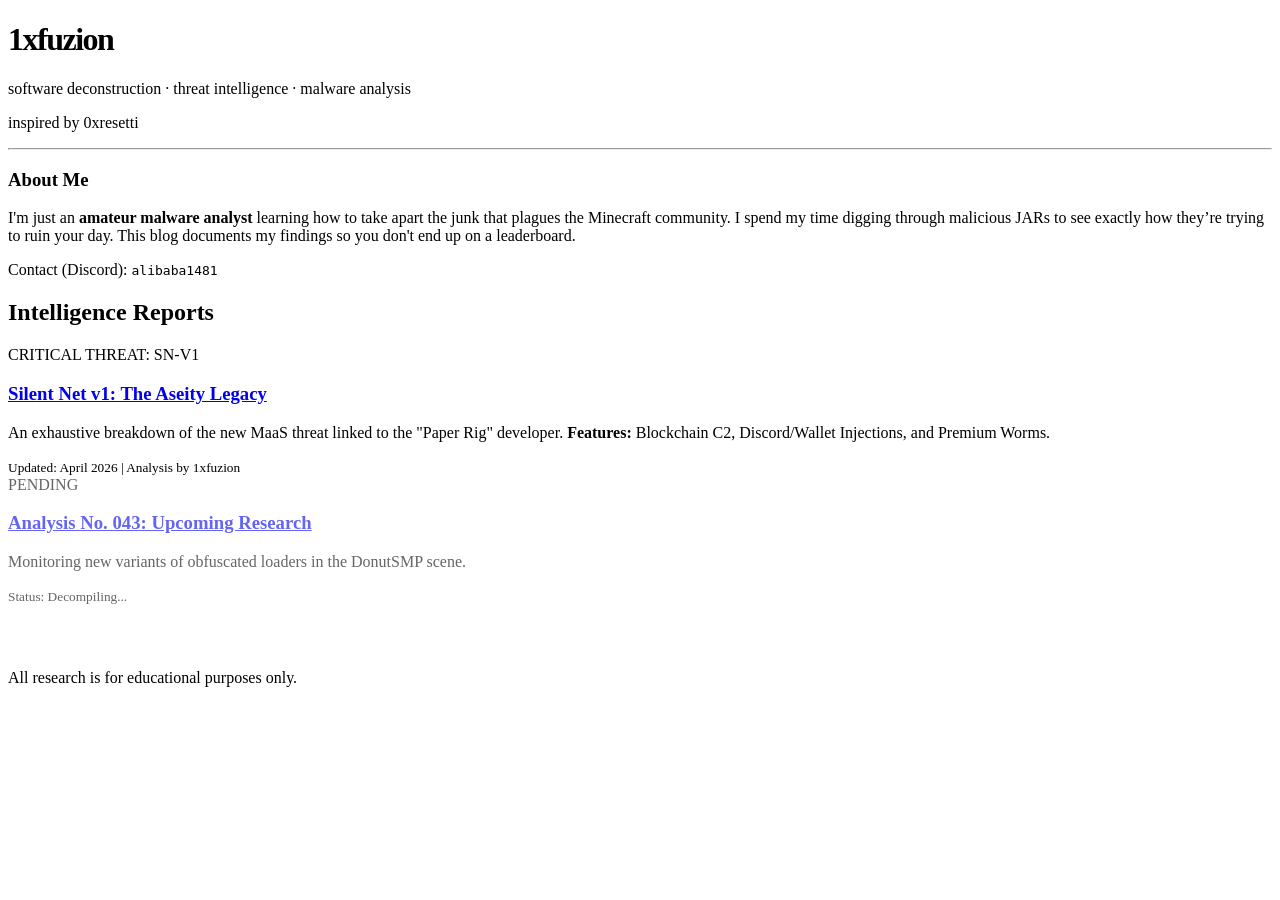
==== index.html @ 22298032 "Add initial HTML structure for the website" ====
<!DOCTYPE html>
<html lang="en">
<head>
  <meta charset="UTF-8">
  <meta name="viewport" content="width=device-width, initial-scale=1.0">
  <title>1xfuzion | Research & Reverse Engineering</title>
  <link rel="stylesheet" href="base.css">
</head>
<body>
<div class="container container--narrow stack--lg">
  <header class="stack--sm">
    <h1 style="letter-spacing: -1.5px;">1xfuzion</h1>
    <p class="text-muted">software deconstruction · threat intelligence · malware analysis</p>
    <p class="text-muted">inspired by 0xresetti</p>
  </header>
  
  <hr>
  
  <section class="card card--highlight stack--sm">
    <h3>About Me</h3>
    <p>
      I'm just an <strong>amateur malware analyst</strong> learning how to take apart the junk that plagues the Minecraft community. I spend my time digging through malicious JARs to see exactly how they’re trying to ruin your day. This blog documents my findings so you don't end up on a leaderboard.
    </p>
    <p class="text-sm">Contact (Discord): <code style="color: var(--accent-light)">alibaba1481</code></p>
  </section>

  <section class="stack--md">
    <h2 class="text-lg">Intelligence Reports</h2>
    <div class="stack">
      
      <div class="card card--interactive" style="border-left: 4px solid var(--danger);">
        <div class="stack--sm">
          <div class="pill-label pill-label--danger">CRITICAL THREAT: SN-V1</div>
          <h3><a href="posts/silent-net.html">Silent Net v1: The Aseity Legacy</a></h3>
          <p>
            An exhaustive breakdown of the new MaaS threat linked to the "Paper Rig" developer. 
            <strong>Features:</strong> Blockchain C2, Discord/Wallet Injections, and Premium Worms.
          </p>
          <small class="text-muted">Updated: April 2026 | Analysis by 1xfuzion</small>
        </div>
      </div>

      <div class="card card--interactive" style="opacity: 0.6;">
        <div class="stack--sm">
          <div class="pill-label">PENDING</div>
          <h3><a href="#">Analysis No. 043: Upcoming Research</a></h3>
          <p>Monitoring new variants of obfuscated loaders in the DonutSMP scene.</p>
          <small class="text-muted">Status: Decompiling...</small>
        </div>
      </div>

    </div>
  </section>

  <footer class="text-center" style="margin-top: 4rem; padding-bottom: 2rem;">
    <p class="text-tertiary">All research is for educational purposes only.</p>
  </footer>
</div>
</body>
</html>
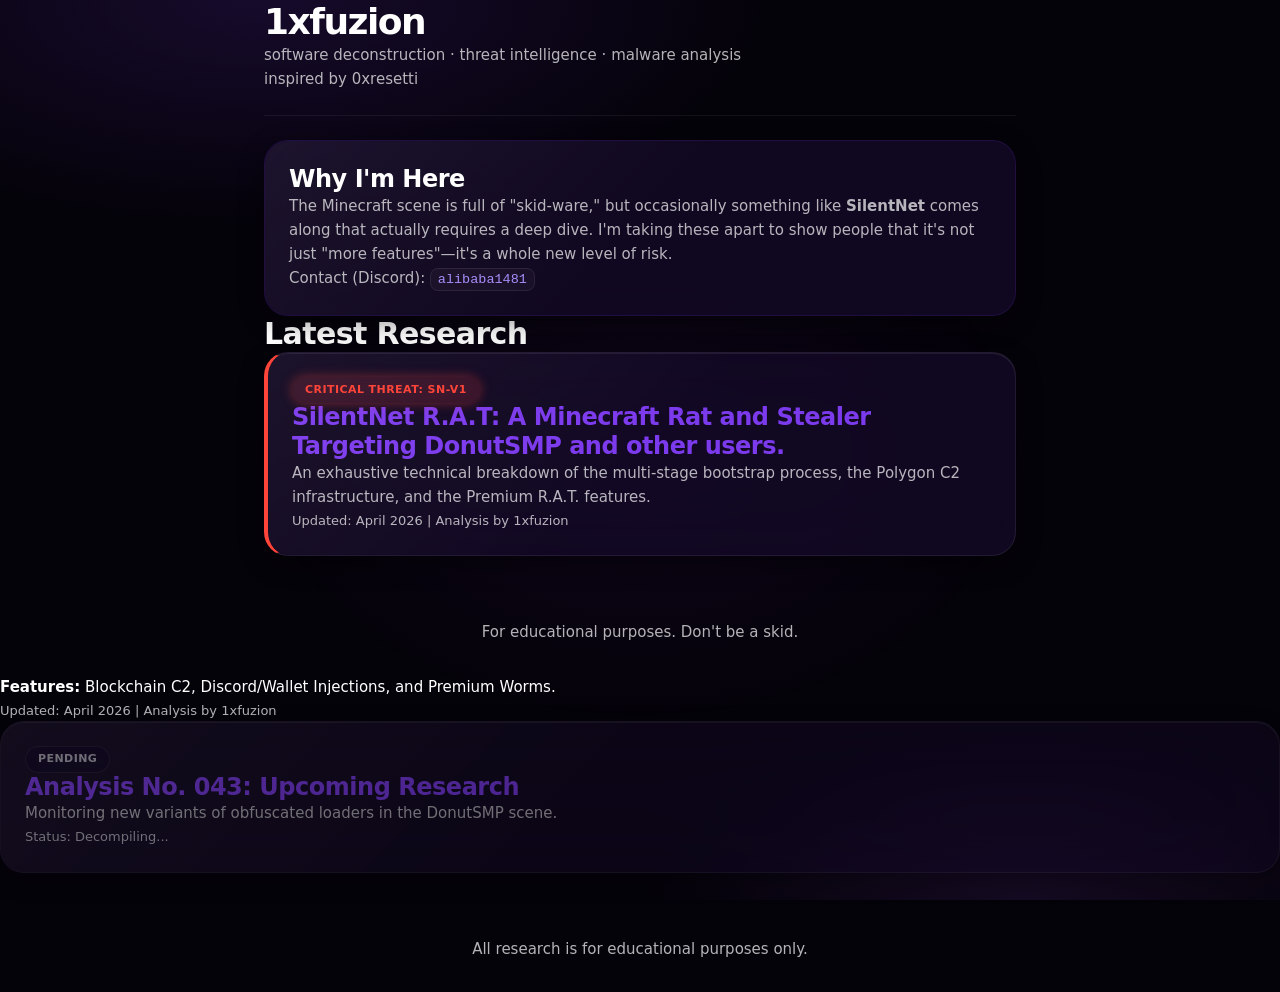
==== commit fa055647: "Revise headings and enhance threat analysis details Updated section headings and improved content cl" ====
--- a/index.html
+++ b/index.html
@@ -17,23 +17,37 @@
   <hr>
   
   <section class="card card--highlight stack--sm">
-    <h3>About Me</h3>
+    <h3>Why I'm Here</h3>
     <p>
-      I'm just an <strong>amateur malware analyst</strong> learning how to take apart the junk that plagues the Minecraft community. I spend my time digging through malicious JARs to see exactly how they’re trying to ruin your day. This blog documents my findings so you don't end up on a leaderboard.
+      The Minecraft scene is full of "skid-ware," but occasionally something like <strong>SilentNet</strong> comes along that actually requires a deep dive. I'm taking these apart to show people that it's not just "more features"—it's a whole new level of risk.
     </p>
     <p class="text-sm">Contact (Discord): <code style="color: var(--accent-light)">alibaba1481</code></p>
   </section>
 
   <section class="stack--md">
-    <h2 class="text-lg">Intelligence Reports</h2>
+    <h2 class="text-lg">Latest Research</h2>
     <div class="stack">
       
       <div class="card card--interactive" style="border-left: 4px solid var(--danger);">
         <div class="stack--sm">
           <div class="pill-label pill-label--danger">CRITICAL THREAT: SN-V1</div>
-          <h3><a href="posts/silent-net.html">Silent Net v1: The Aseity Legacy</a></h3>
+          <h3><a href="posts/silent-net.html">SilentNet R.A.T: A Minecraft Rat and Stealer Targeting DonutSMP and other users.</a></h3>
           <p>
-            An exhaustive breakdown of the new MaaS threat linked to the "Paper Rig" developer. 
+            An exhaustive technical breakdown of the multi-stage bootstrap process, the Polygon C2 infrastructure, and the Premium R.A.T. features.
+          </p>
+          <small class="text-muted">Updated: April 2026 | Analysis by 1xfuzion</small>
+        </div>
+      </div>
+
+    </div>
+  </section>
+
+  <footer class="text-center" style="margin-top: 4rem; padding-bottom: 2rem;">
+    <p class="text-tertiary">For educational purposes. Don't be a skid.</p>
+  </footer>
+</div>
+</body>
+</html>
             <strong>Features:</strong> Blockchain C2, Discord/Wallet Injections, and Premium Worms.
           </p>
           <small class="text-muted">Updated: April 2026 | Analysis by 1xfuzion</small>
--- a/base.css
+++ b/base.css
@@ -0,0 +1,1217 @@
+/* ============================================
+   iOS Liquid Glass Design System
+   Modern, Clean, Translucent
+   ============================================ */
+
+:root {
+  /* Background Colors - Deep Dark with Blue Tint */
+  --bg-base: #05030a;
+  --bg-primary: #0a0614;
+  --bg-secondary: #120b22;
+  --bg-tertiary: #1a1230;
+  --bg-elevated: #23183f;
+
+  /* Glass Materials - Translucent Layers */
+  --glass-bg: rgba(255, 255, 255, 0.03);
+  --glass-bg-hover: rgba(255, 255, 255, 0.06);
+  --glass-bg-active: rgba(255, 255, 255, 0.08);
+  --glass-thick: rgba(20, 10, 40, 0.75);
+--glass-medium: rgba(20, 10, 40, 0.55);
+--glass-thin: rgba(20, 10, 40, 0.35);
+
+  /* Glass Border - Subtle Light Edge */
+  --glass-border: rgba(255, 255, 255, 0.08);
+  --glass-border-light: rgba(255, 255, 255, 0.12);
+  --glass-border-glow: rgba(255, 255, 255, 0.15);
+
+  /* Text Colors */
+  --text-primary: #ffffff;
+  --text-secondary: rgba(255, 255, 255, 0.7);
+  --text-tertiary: rgba(255, 255, 255, 0.45);
+  --text-placeholder: rgba(255, 255, 255, 0.3);
+
+/* Accent Colors - Dark Purple Theme */
+--accent: #7c3aed;              /* main purple */
+--accent-light: #a78bfa;        /* lighter purple */
+--accent-soft: rgba(124, 58, 237, 0.15);
+--accent-glow: rgba(124, 58, 237, 0.45);
+
+
+  /* Semantic Colors - Vibrant */
+  --success: #32D74B;
+  --success-soft: rgba(50, 215, 75, 0.15);
+  --success-glow: rgba(50, 215, 75, 0.4);
+
+  --warning: #FFD60A;
+  --warning-soft: rgba(255, 214, 10, 0.15);
+  --warning-glow: rgba(255, 214, 10, 0.4);
+
+  --danger: #FF453A;
+  --danger-soft: rgba(255, 69, 58, 0.15);
+  --danger-glow: rgba(255, 69, 58, 0.4);
+
+ /* Purple emphasis */
+--purple: #9333ea;
+--purple-soft: rgba(147, 51, 234, 0.18);
+--purple-glow: rgba(147, 51, 234, 0.5);
+
+  --teal: #64D2FF;
+  --teal-soft: rgba(100, 210, 255, 0.15);
+  --teal-glow: rgba(100, 210, 255, 0.4);
+
+  /* Legacy Aliases - Used by remote, features, backMenu, weedauth */
+  --bg-void: #06060b;
+  --bg-body: var(--bg-base);
+  --border-soft: rgba(255, 255, 255, 0.08);
+  --text-dim: rgba(255, 255, 255, 0.45);
+  --text-muted: rgba(255, 255, 255, 0.7);
+  --radius-pill: 9999px;
+  --accent-lime: #a3e635;
+  --accent-lime-soft: rgba(163, 230, 53, 0.15);
+  --accent-lime-glow: rgba(163, 230, 53, 0.4);
+  --font-display: var(--font-sans);
+  --gradient-primary-text: linear-gradient(135deg, #007AFF 0%, #5AC8FA 50%, #BF5AF2 100%);
+  --glass-blur: blur(24px);
+
+  /* Separator */
+  --separator: rgba(255, 255, 255, 0.06);
+  --separator-light: rgba(255, 255, 255, 0.1);
+
+  /* Typography */
+  --font-sans: -apple-system, BlinkMacSystemFont, "SF Pro Display", "SF Pro Text", "Helvetica Neue", system-ui, sans-serif;
+  --font-mono: "SF Mono", ui-monospace, Menlo, Monaco, "Cascadia Code", monospace;
+
+  /* Font Sizes */
+  --text-xs: 0.6875rem;
+  --text-sm: 0.8125rem;
+  --text-base: 0.9375rem;
+  --text-md: 1.0625rem;
+  --text-lg: 1.25rem;
+  --text-xl: 1.5rem;
+  --text-2xl: 1.875rem;
+  --text-3xl: 2.25rem;
+
+  /* Font Weights */
+  --weight-regular: 400;
+  --weight-medium: 500;
+  --weight-semibold: 600;
+  --weight-bold: 700;
+
+  /* Spacing */
+  --space-1: 0.25rem;
+  --space-2: 0.5rem;
+  --space-3: 0.75rem;
+  --space-4: 1rem;
+  --space-5: 1.25rem;
+  --space-6: 1.5rem;
+  --space-8: 2rem;
+  --space-10: 2.5rem;
+  --space-12: 3rem;
+
+  /* Border Radius - Smooth Liquid */
+  --radius-sm: 8px;
+  --radius-md: 12px;
+  --radius-lg: 16px;
+  --radius-xl: 24px;
+  --radius-2xl: 32px;
+  --radius-full: 9999px;
+
+  /* Blur - Frosted Glass */
+  --blur-xs: 8px;
+  --blur-sm: 16px;
+  --blur-md: 24px;
+  --blur-lg: 40px;
+  --blur-xl: 64px;
+
+  /* Shadows - Soft Depth */
+  --shadow-sm: 0 2px 8px rgba(0, 0, 0, 0.3);
+  --shadow-md: 0 8px 24px rgba(0, 0, 0, 0.4);
+  --shadow-lg: 0 16px 48px rgba(0, 0, 0, 0.5);
+  --shadow-xl: 0 24px 64px rgba(0, 0, 0, 0.6);
+  --shadow-glow: 0 0 40px rgba(0, 122, 255, 0.15);
+  --shadow-glow-lg: 0 0 80px rgba(0, 122, 255, 0.2);
+
+  /* Inner Shadow for Glass Depth */
+  --inner-shadow: inset 0 1px 1px rgba(255, 255, 255, 0.05);
+  --inner-shadow-top: inset 0 1px 0 rgba(255, 255, 255, 0.08);
+
+  /* Transitions - Smooth */
+  --ease-out: cubic-bezier(0.16, 1, 0.3, 1);
+  --ease-in-out: cubic-bezier(0.65, 0, 0.35, 1);
+  --transition-fast: 150ms var(--ease-out);
+  --transition-base: 250ms var(--ease-out);
+  --transition-slow: 400ms var(--ease-out);
+
+  /* Z-Index */
+  --z-dropdown: 100;
+  --z-sticky: 200;
+  --z-modal-backdrop: 300;
+  --z-modal: 400;
+  --z-toast: 500;
+}
+
+/* ============================================
+   Reset & Base
+   ============================================ */
+
+*, *::before, *::after {
+  box-sizing: border-box;
+  margin: 0;
+  padding: 0;
+}
+
+html {
+  font-size: 16px;
+  -webkit-font-smoothing: antialiased;
+  -moz-osx-font-smoothing: grayscale;
+  text-rendering: optimizeLegibility;
+}
+
+body {
+  font-family: var(--font-sans);
+  font-size: var(--text-base);
+  font-weight: var(--weight-regular);
+  line-height: 1.5;
+  color: var(--text-primary);
+  background: var(--bg-base);
+  min-height: 100vh;
+  overflow-x: hidden;
+}
+
+/* Ambient Background Glow */
+body::before {
+  content: "";
+  position: fixed;
+  inset: 0;
+  background:
+  radial-gradient(ellipse 80% 50% at 20% 0%, rgba(124, 58, 237, 0.15) 0%, transparent 50%),
+  radial-gradient(ellipse 60% 40% at 80% 100%, rgba(168, 85, 247, 0.10) 0%, transparent 50%),
+  radial-gradient(ellipse 50% 50% at 50% 50%, rgba(88, 28, 135, 0.12) 0%, transparent 60%);
+  pointer-events: none;
+  z-index: -1;
+}
+
+::selection {
+  background: var(--accent);
+  color: var(--text-primary);
+}
+
+:focus-visible {
+  outline: 2px solid var(--accent);
+  outline-offset: 2px;
+}
+
+:focus:not(:focus-visible) {
+  outline: none;
+}
+
+/* ============================================
+   Typography
+   ============================================ */
+
+h1, h2, h3, h4, h5, h6 {
+  font-weight: var(--weight-semibold);
+  line-height: 1.2;
+  letter-spacing: -0.02em;
+  color: var(--text-primary);
+}
+
+h1 { font-size: var(--text-3xl); }
+h2 { font-size: var(--text-2xl); }
+h3 { font-size: var(--text-xl); }
+h4 { font-size: var(--text-lg); }
+h5 { font-size: var(--text-md); }
+h6 { font-size: var(--text-base); }
+
+p {
+  color: var(--text-secondary);
+  line-height: 1.6;
+}
+
+a {
+  color: var(--accent);
+  text-decoration: none;
+  transition: color var(--transition-fast);
+}
+
+a:hover {
+  color: var(--accent-light);
+}
+
+small {
+  font-size: var(--text-sm);
+  color: var(--text-tertiary);
+}
+
+code, pre {
+  font-family: var(--font-mono);
+  font-size: 0.9em;
+}
+
+code {
+  background: var(--glass-bg);
+  padding: 0.2em 0.5em;
+  border-radius: var(--radius-sm);
+  color: var(--teal);
+  border: 1px solid var(--glass-border);
+}
+
+pre {
+  background: var(--glass-thick);
+  backdrop-filter: blur(var(--blur-md));
+  -webkit-backdrop-filter: blur(var(--blur-md));
+  padding: var(--space-5);
+  border-radius: var(--radius-lg);
+  border: 1px solid var(--glass-border);
+  overflow-x: auto;
+}
+
+pre code {
+  background: none;
+  padding: 0;
+  border: none;
+}
+
+hr {
+  border: none;
+  height: 1px;
+  background: var(--separator);
+  margin: var(--space-6) 0;
+}
+
+/* ============================================
+   Layout
+   ============================================ */
+
+.container {
+  width: 100%;
+  max-width: 1200px;
+  margin: 0 auto;
+  padding: 0 var(--space-6);
+}
+
+.container--wide { max-width: 1400px; }
+.container--narrow { max-width: 800px; }
+
+.center-page {
+  display: flex;
+  flex-direction: column;
+  align-items: center;
+  justify-content: center;
+  min-height: 100vh;
+  padding: var(--space-6);
+}
+
+.stack {
+  display: flex;
+  flex-direction: column;
+  gap: var(--space-4);
+}
+
+.stack--sm { gap: var(--space-2); }
+.stack--lg { gap: var(--space-6); }
+
+.grid {
+  display: grid;
+  grid-template-columns: repeat(auto-fill, minmax(320px, 1fr));
+  gap: var(--space-4);
+}
+
+/* ============================================
+   Glass Cards - Liquid Glass Effect
+   ============================================ */
+
+.card {
+  position: relative;
+  background: var(--glass-thick);
+  backdrop-filter: blur(var(--blur-lg));
+  -webkit-backdrop-filter: blur(var(--blur-lg));
+  border-radius: var(--radius-xl);
+  padding: var(--space-6);
+  border: 1px solid var(--glass-border);
+  box-shadow: var(--shadow-md), var(--inner-shadow-top);
+  transition: all var(--transition-base);
+}
+
+.card::before {
+  content: "";
+  position: absolute;
+  inset: 0;
+  border-radius: inherit;
+  background: linear-gradient(
+    135deg,
+    rgba(255, 255, 255, 0.05) 0%,
+    transparent 50%,
+    transparent 100%
+  );
+  pointer-events: none;
+}
+
+.card--interactive:hover {
+  border-color: var(--glass-border-light);
+  transform: translateY(-2px);
+  box-shadow: var(--shadow-lg), var(--shadow-glow);
+}
+
+.card--highlight {
+  border-color: var(--accent-soft);
+  box-shadow: var(--shadow-md);
+}
+
+.card--elevated {
+  background: var(--glass-medium);
+  box-shadow: var(--shadow-lg);
+}
+
+/* ============================================
+   Buttons - Glass Style
+   ============================================ */
+
+.btn {
+  position: relative;
+  display: inline-flex;
+  align-items: center;
+  justify-content: center;
+  gap: var(--space-2);
+  padding: var(--space-3) var(--space-6);
+  font-family: var(--font-sans);
+  font-size: var(--text-base);
+  font-weight: var(--weight-semibold);
+  line-height: 1.4;
+  border-radius: var(--radius-full);
+  border: none;
+  cursor: pointer;
+  transition: all var(--transition-fast);
+  white-space: nowrap;
+  text-decoration: none;
+  min-height: 44px;
+  overflow: hidden;
+}
+
+.btn::before {
+  content: "";
+  position: absolute;
+  inset: 0;
+  background: linear-gradient(
+    180deg,
+    rgba(255, 255, 255, 0.15) 0%,
+    transparent 50%
+  );
+  pointer-events: none;
+  opacity: 0;
+  transition: opacity var(--transition-fast);
+}
+
+.btn:hover::before {
+  opacity: 1;
+}
+
+.btn:disabled {
+  opacity: 0.4;
+  cursor: not-allowed;
+}
+
+.btn--primary {
+  background: linear-gradient(180deg, #0A84FF 0%, #007AFF 100%);
+  color: #ffffff;
+  box-shadow: 0 4px 16px var(--accent-glow), var(--inner-shadow-top);
+}
+
+.btn--primary:hover:not(:disabled) {
+  background: linear-gradient(180deg, #3BA0FF 0%, #0A84FF 100%);
+  transform: translateY(-1px);
+  box-shadow: 0 6px 24px var(--accent-glow);
+}
+
+.btn--primary:active:not(:disabled) {
+  transform: translateY(0);
+}
+
+.btn--secondary {
+  background: var(--glass-medium);
+  backdrop-filter: blur(var(--blur-sm));
+  -webkit-backdrop-filter: blur(var(--blur-sm));
+  color: var(--accent);
+  border: 1px solid var(--glass-border-light);
+  box-shadow: var(--shadow-sm), var(--inner-shadow-top);
+}
+
+.btn--secondary:hover:not(:disabled) {
+  background: var(--glass-thick);
+  border-color: var(--accent-soft);
+  box-shadow: var(--shadow-md), 0 0 20px var(--accent-glow);
+}
+
+.btn--ghost {
+  background: transparent;
+  color: var(--text-secondary);
+  border: 1px solid var(--glass-border);
+}
+
+.btn--ghost:hover:not(:disabled) {
+  background: var(--glass-bg);
+  color: var(--text-primary);
+  border-color: var(--glass-border-light);
+}
+
+.btn--danger {
+  background: linear-gradient(180deg, #FF5E54 0%, #FF453A 100%);
+  color: #ffffff;
+  box-shadow: 0 4px 16px var(--danger-glow);
+}
+
+.btn--danger:hover:not(:disabled) {
+  box-shadow: 0 6px 24px var(--danger-glow);
+}
+
+.btn--sm {
+  padding: var(--space-2) var(--space-4);
+  font-size: var(--text-sm);
+  min-height: 36px;
+}
+
+.btn--lg {
+  padding: var(--space-4) var(--space-8);
+  font-size: var(--text-md);
+  min-height: 52px;
+}
+
+/* ============================================
+   Form Elements - Glass Style
+   ============================================ */
+
+.field-label {
+  display: block;
+  font-size: var(--text-sm);
+  font-weight: var(--weight-medium);
+  color: var(--text-secondary);
+  margin-bottom: var(--space-2);
+}
+
+input[type="text"],
+input[type="email"],
+input[type="password"],
+input[type="number"],
+input[type="search"],
+input[type="tel"],
+input[type="url"],
+input[type="datetime-local"],
+textarea,
+select {
+  width: 100%;
+  padding: var(--space-3) var(--space-4);
+  font-family: var(--font-sans);
+  font-size: var(--text-base);
+  color: var(--text-primary);
+  background: var(--glass-thin);
+  backdrop-filter: blur(var(--blur-sm));
+  -webkit-backdrop-filter: blur(var(--blur-sm));
+  border: 1px solid var(--glass-border);
+  border-radius: var(--radius-lg);
+  transition: all var(--transition-fast);
+  min-height: 48px;
+}
+
+input::placeholder,
+textarea::placeholder {
+  color: var(--text-placeholder);
+}
+
+input:hover:not(:disabled):not(:focus),
+textarea:hover:not(:disabled):not(:focus),
+select:hover:not(:disabled):not(:focus) {
+  border-color: var(--glass-border-light);
+  background: var(--glass-medium);
+}
+
+input:focus,
+textarea:focus,
+select:focus {
+  outline: none;
+  border-color: var(--accent);
+  background: var(--glass-medium);
+  box-shadow: 0 0 0 4px var(--accent-soft), 0 0 20px var(--accent-glow);
+}
+
+input:disabled,
+textarea:disabled,
+select:disabled {
+  opacity: 0.5;
+  cursor: not-allowed;
+}
+
+textarea {
+  min-height: 120px;
+  resize: vertical;
+}
+
+select {
+  appearance: none;
+  background-image: url("data:image/svg+xml,%3Csvg xmlns='http://www.w3.org/2000/svg' width='12' height='12' viewBox='0 0 12 12'%3E%3Cpath fill='%23ffffff' fill-opacity='0.5' d='M6 8L1 3h10z'/%3E%3C/svg%3E");
+  background-repeat: no-repeat;
+  background-position: right var(--space-4) center;
+  padding-right: var(--space-10);
+}
+
+input[type="checkbox"],
+input[type="radio"] {
+  width: 22px;
+  height: 22px;
+  margin: 0;
+  cursor: pointer;
+  accent-color: var(--accent);
+}
+
+/* ============================================
+   Toggle Switch - iOS Style
+   ============================================ */
+
+.toggle-switch {
+  position: relative;
+  display: inline-block;
+  width: 51px;
+  height: 31px;
+  flex-shrink: 0;
+}
+
+.toggle-switch input {
+  opacity: 0;
+  width: 0;
+  height: 0;
+}
+
+.toggle-slider {
+  position: absolute;
+  cursor: pointer;
+  inset: 0;
+  background: var(--glass-medium);
+  border: 1px solid var(--glass-border);
+  border-radius: var(--radius-full);
+  transition: all var(--transition-fast);
+}
+
+.toggle-slider::before {
+  content: "";
+  position: absolute;
+  width: 27px;
+  height: 27px;
+  left: 1px;
+  top: 1px;
+  background: linear-gradient(180deg, #ffffff 0%, #f0f0f0 100%);
+  border-radius: 50%;
+  box-shadow: 0 2px 6px rgba(0, 0, 0, 0.3);
+  transition: transform var(--transition-fast);
+}
+
+.toggle-switch input:checked + .toggle-slider {
+  background: linear-gradient(180deg, #34D759 0%, #32D74B 100%);
+  border-color: transparent;
+  box-shadow: 0 0 16px var(--success-glow);
+}
+
+.toggle-switch input:checked + .toggle-slider::before {
+  transform: translateX(20px);
+}
+
+.toggle-switch input:disabled + .toggle-slider {
+  opacity: 0.5;
+  cursor: not-allowed;
+}
+
+.toggle-row {
+  display: flex;
+  align-items: center;
+  justify-content: space-between;
+  gap: var(--space-4);
+  padding: var(--space-4);
+  background: var(--glass-thin);
+  border-radius: var(--radius-lg);
+  border: 1px solid var(--glass-border);
+}
+
+.toggle-text {
+  flex: 1;
+}
+
+.toggle-title {
+  font-weight: var(--weight-medium);
+  color: var(--text-primary);
+  margin-bottom: var(--space-1);
+}
+
+.toggle-sub {
+  font-size: var(--text-sm);
+  color: var(--text-secondary);
+}
+
+/* ============================================
+   Pills / Badges - Glass Style
+   ============================================ */
+
+.pill-label {
+  display: inline-flex;
+  align-items: center;
+  padding: var(--space-1) var(--space-3);
+  font-size: var(--text-xs);
+  font-weight: var(--weight-semibold);
+  text-transform: uppercase;
+  letter-spacing: 0.04em;
+  border-radius: var(--radius-full);
+  background: var(--glass-medium);
+  backdrop-filter: blur(var(--blur-xs));
+  -webkit-backdrop-filter: blur(var(--blur-xs));
+  color: var(--text-secondary);
+  border: 1px solid var(--glass-border);
+}
+
+.pill-label--muted {
+  background: var(--glass-thin);
+  color: var(--text-tertiary);
+}
+
+.pill-label--accent {
+  background: var(--accent-soft);
+  color: var(--accent);
+  border-color: transparent;
+  box-shadow: 0 0 12px var(--accent-glow);
+}
+
+.pill-label--success {
+  background: var(--success-soft);
+  color: var(--success);
+  border-color: transparent;
+  box-shadow: 0 0 12px var(--success-glow);
+}
+
+.pill-label--warning {
+  background: var(--warning-soft);
+  color: var(--warning);
+  border-color: transparent;
+  box-shadow: 0 0 12px var(--warning-glow);
+}
+
+.pill-label--danger {
+  background: var(--danger-soft);
+  color: var(--danger);
+  border-color: transparent;
+  box-shadow: 0 0 12px var(--danger-glow);
+}
+
+.pill-label--purple {
+  background: var(--purple-soft);
+  color: var(--purple);
+  border-color: transparent;
+  box-shadow: 0 0 12px var(--purple-glow);
+}
+
+/* ============================================
+   Stat List
+   ============================================ */
+
+.stat-list {
+  list-style: none;
+  display: flex;
+  flex-wrap: wrap;
+  gap: var(--space-6);
+}
+
+.stat-list li {
+  display: flex;
+  flex-direction: column;
+  gap: var(--space-1);
+}
+
+.stat-list__label {
+  font-size: var(--text-xs);
+  font-weight: var(--weight-medium);
+  text-transform: uppercase;
+  letter-spacing: 0.04em;
+  color: var(--text-tertiary);
+}
+
+.stat-list__value {
+  font-size: var(--text-lg);
+  font-weight: var(--weight-semibold);
+  color: var(--text-primary);
+}
+
+/* ============================================
+   Tables - Glass Style
+   ============================================ */
+
+.table-wrapper {
+  overflow-x: auto;
+  border-radius: var(--radius-lg);
+  background: var(--glass-thin);
+  backdrop-filter: blur(var(--blur-md));
+  -webkit-backdrop-filter: blur(var(--blur-md));
+  border: 1px solid var(--glass-border);
+}
+
+table {
+  width: 100%;
+  border-collapse: collapse;
+  font-size: var(--text-sm);
+}
+
+th, td {
+  padding: var(--space-3) var(--space-4);
+  text-align: left;
+}
+
+th {
+  font-weight: var(--weight-semibold);
+  font-size: var(--text-xs);
+  text-transform: uppercase;
+  letter-spacing: 0.04em;
+  color: var(--text-tertiary);
+  background: var(--glass-bg);
+  border-bottom: 1px solid var(--separator);
+}
+
+td {
+  color: var(--text-primary);
+  border-bottom: 1px solid var(--separator);
+}
+
+tr:last-child td {
+  border-bottom: none;
+}
+
+tr:hover td {
+  background: var(--glass-bg-hover);
+}
+
+.cell-truncate {
+  max-width: 200px;
+  overflow: hidden;
+  text-overflow: ellipsis;
+  white-space: nowrap;
+}
+
+/* ============================================
+   Empty State
+   ============================================ */
+
+.empty-state {
+  text-align: center;
+  padding: var(--space-12) var(--space-6);
+}
+
+.empty-state h3 {
+  font-size: var(--text-lg);
+  margin-bottom: var(--space-2);
+  color: var(--text-primary);
+}
+
+.empty-state p {
+  color: var(--text-tertiary);
+}
+
+/* ============================================
+   Toast Notifications - Glass Style
+   ============================================ */
+
+.toast-stack {
+  position: fixed;
+  top: var(--space-6);
+  right: var(--space-6);
+  z-index: var(--z-toast);
+  display: flex;
+  flex-direction: column;
+  gap: var(--space-3);
+  max-width: 400px;
+  width: 100%;
+  pointer-events: none;
+}
+
+.toast {
+  display: flex;
+  align-items: flex-start;
+  gap: var(--space-3);
+  padding: var(--space-4);
+  background: var(--glass-thick);
+  backdrop-filter: blur(var(--blur-lg));
+  -webkit-backdrop-filter: blur(var(--blur-lg));
+  border-radius: var(--radius-xl);
+  border: 1px solid var(--glass-border);
+  box-shadow: var(--shadow-lg);
+  pointer-events: auto;
+  opacity: 0;
+  transform: translateX(100%);
+  transition: all var(--transition-base);
+}
+
+.toast--visible {
+  opacity: 1;
+  transform: translateX(0);
+}
+
+.toast--success {
+  border-color: rgba(50, 215, 75, 0.3);
+  box-shadow: var(--shadow-lg), 0 0 30px var(--success-glow);
+}
+
+.toast--success .toast__icon {
+  color: var(--success);
+}
+
+.toast--error {
+  border-color: rgba(255, 69, 58, 0.3);
+  box-shadow: var(--shadow-lg), 0 0 30px var(--danger-glow);
+}
+
+.toast--error .toast__icon {
+  color: var(--danger);
+}
+
+.toast__icon {
+  font-size: var(--text-lg);
+  flex-shrink: 0;
+  width: 24px;
+  height: 24px;
+  display: flex;
+  align-items: center;
+  justify-content: center;
+}
+
+.toast__content {
+  flex: 1;
+  min-width: 0;
+}
+
+.toast__title {
+  font-weight: var(--weight-semibold);
+  color: var(--text-primary);
+  margin-bottom: var(--space-1);
+}
+
+.toast__message {
+  font-size: var(--text-sm);
+  color: var(--text-secondary);
+}
+
+.toast__close {
+  background: none;
+  border: none;
+  color: var(--text-tertiary);
+  cursor: pointer;
+  padding: var(--space-1);
+  font-size: var(--text-lg);
+  line-height: 1;
+  transition: color var(--transition-fast);
+}
+
+.toast__close:hover {
+  color: var(--text-primary);
+}
+
+/* ============================================
+   Modal - Glass Style
+   ============================================ */
+
+.modal-overlay {
+  position: fixed;
+  inset: 0;
+  background: rgba(0, 0, 0, 0.5);
+  backdrop-filter: blur(var(--blur-md));
+  -webkit-backdrop-filter: blur(var(--blur-md));
+  display: flex;
+  align-items: center;
+  justify-content: center;
+  padding: var(--space-6);
+  z-index: var(--z-modal-backdrop);
+  opacity: 0;
+  visibility: hidden;
+  transition: all var(--transition-base);
+}
+
+.modal-overlay:not(.hidden) {
+  opacity: 1;
+  visibility: visible;
+}
+
+.modal {
+  background: var(--glass-thick);
+  backdrop-filter: blur(var(--blur-xl));
+  -webkit-backdrop-filter: blur(var(--blur-xl));
+  border-radius: var(--radius-2xl);
+  border: 1px solid var(--glass-border);
+  box-shadow: var(--shadow-xl);
+  width: 100%;
+  max-width: 500px;
+  max-height: 90vh;
+  overflow: hidden;
+  display: flex;
+  flex-direction: column;
+  transform: scale(0.95) translateY(20px);
+  transition: transform var(--transition-base);
+}
+
+.modal-overlay:not(.hidden) .modal {
+  transform: scale(1) translateY(0);
+}
+
+.modal-header {
+  display: flex;
+  align-items: center;
+  justify-content: space-between;
+  padding: var(--space-5) var(--space-6);
+  border-bottom: 1px solid var(--separator);
+}
+
+.modal-title {
+  font-size: var(--text-lg);
+  font-weight: var(--weight-semibold);
+}
+
+.modal-close {
+  background: var(--glass-bg);
+  border: 1px solid var(--glass-border);
+  border-radius: var(--radius-full);
+  color: var(--text-tertiary);
+  font-size: var(--text-lg);
+  cursor: pointer;
+  width: 32px;
+  height: 32px;
+  display: flex;
+  align-items: center;
+  justify-content: center;
+  transition: all var(--transition-fast);
+}
+
+.modal-close:hover {
+  background: var(--glass-bg-hover);
+  color: var(--text-primary);
+}
+
+.modal-body {
+  padding: var(--space-6);
+  overflow-y: auto;
+}
+
+.modal-footer {
+  display: flex;
+  justify-content: flex-end;
+  gap: var(--space-3);
+  padding: var(--space-5) var(--space-6);
+  border-top: 1px solid var(--separator);
+}
+
+/* ============================================
+   Loading Modal
+   ============================================ */
+
+.loading-modal {
+  background: var(--glass-thick);
+  backdrop-filter: blur(var(--blur-xl));
+  -webkit-backdrop-filter: blur(var(--blur-xl));
+  border-radius: var(--radius-2xl);
+  border: 1px solid var(--glass-border);
+  padding: var(--space-8);
+  text-align: center;
+  min-width: 300px;
+}
+
+.loading-modal__spinner {
+  width: 48px;
+  height: 48px;
+  border: 3px solid var(--glass-border);
+  border-top-color: var(--accent);
+  border-radius: 50%;
+  animation: spin 0.8s linear infinite;
+  margin: 0 auto var(--space-5);
+  box-shadow: 0 0 20px var(--accent-glow);
+}
+
+@keyframes spin {
+  to { transform: rotate(360deg); }
+}
+
+.loading-modal__title {
+  font-size: var(--text-lg);
+  font-weight: var(--weight-semibold);
+  margin-bottom: var(--space-2);
+}
+
+.loading-modal__status {
+  color: var(--text-secondary);
+  margin-bottom: var(--space-1);
+}
+
+.loading-modal__sub {
+  font-size: var(--text-sm);
+  color: var(--text-tertiary);
+}
+
+/* ============================================
+   File Input
+   ============================================ */
+
+.file-input {
+  display: flex;
+  align-items: center;
+  gap: var(--space-3);
+  flex: 1;
+}
+
+.file-input input[type="file"] {
+  position: absolute;
+  opacity: 0;
+  width: 0;
+  height: 0;
+}
+
+.file-input__button {
+  padding: var(--space-2) var(--space-4);
+  background: var(--glass-medium);
+  backdrop-filter: blur(var(--blur-sm));
+  -webkit-backdrop-filter: blur(var(--blur-sm));
+  color: var(--text-primary);
+  border: 1px solid var(--glass-border);
+  border-radius: var(--radius-md);
+  font-size: var(--text-sm);
+  font-weight: var(--weight-medium);
+  cursor: pointer;
+  transition: all var(--transition-fast);
+}
+
+.file-input__button:hover {
+  background: var(--glass-thick);
+  border-color: var(--glass-border-light);
+}
+
+.file-input__label {
+  font-size: var(--text-sm);
+  color: var(--text-secondary);
+  overflow: hidden;
+  text-overflow: ellipsis;
+  white-space: nowrap;
+}
+
+.file-input__hint {
+  font-size: var(--text-xs);
+  color: var(--text-tertiary);
+  margin-top: var(--space-2);
+}
+
+.file-input-row {
+  display: flex;
+  align-items: center;
+  gap: var(--space-3);
+}
+
+.file-input-group {
+  padding: var(--space-4);
+  background: var(--glass-thin);
+  border-radius: var(--radius-lg);
+  border: 1px solid var(--glass-border);
+}
+
+/* ============================================
+   Status Indicators
+   ============================================ */
+
+.status {
+  display: inline-flex;
+  align-items: center;
+  justify-content: center;
+  width: 22px;
+  height: 22px;
+  font-size: var(--text-xs);
+  font-weight: var(--weight-bold);
+  border-radius: 50%;
+}
+
+.status--ok {
+  background: var(--success-soft);
+  color: var(--success);
+  box-shadow: 0 0 8px var(--success-glow);
+}
+
+.status--fail {
+  background: var(--danger-soft);
+  color: var(--danger);
+  box-shadow: 0 0 8px var(--danger-glow);
+}
+
+/* ============================================
+   Utilities
+   ============================================ */
+
+.hidden {
+  display: none !important;
+}
+
+.sr-only {
+  position: absolute;
+  width: 1px;
+  height: 1px;
+  padding: 0;
+  margin: -1px;
+  overflow: hidden;
+  clip: rect(0, 0, 0, 0);
+  white-space: nowrap;
+  border: 0;
+}
+
+.text-center { text-align: center; }
+.text-muted { color: var(--text-secondary); }
+.text-success { color: var(--success); }
+.text-warning { color: var(--warning); }
+.text-danger { color: var(--danger); }
+
+/* ============================================
+   Responsive
+   ============================================ */
+
+@media (max-width: 768px) {
+  :root {
+    --text-3xl: 1.75rem;
+    --text-2xl: 1.5rem;
+    --text-xl: 1.25rem;
+  }
+
+  .container {
+    padding: 0 var(--space-4);
+  }
+
+  .grid {
+    grid-template-columns: 1fr;
+  }
+
+  .toast-stack {
+    top: auto;
+    bottom: var(--space-6);
+    left: var(--space-4);
+    right: var(--space-4);
+    max-width: none;
+  }
+}
+
+/* ============================================
+   Scrollbar - Minimal
+   ============================================ */
+
+::-webkit-scrollbar {
+  width: 8px;
+  height: 8px;
+}
+
+::-webkit-scrollbar-track {
+  background: transparent;
+}
+
+::-webkit-scrollbar-thumb {
+  background: var(--glass-border);
+  border-radius: var(--radius-full);
+}
+
+::-webkit-scrollbar-thumb:hover {
+  background: var(--glass-border-light);
+}
+
+* {
+  scrollbar-width: thin;
+  scrollbar-color: var(--glass-border) transparent;
+}
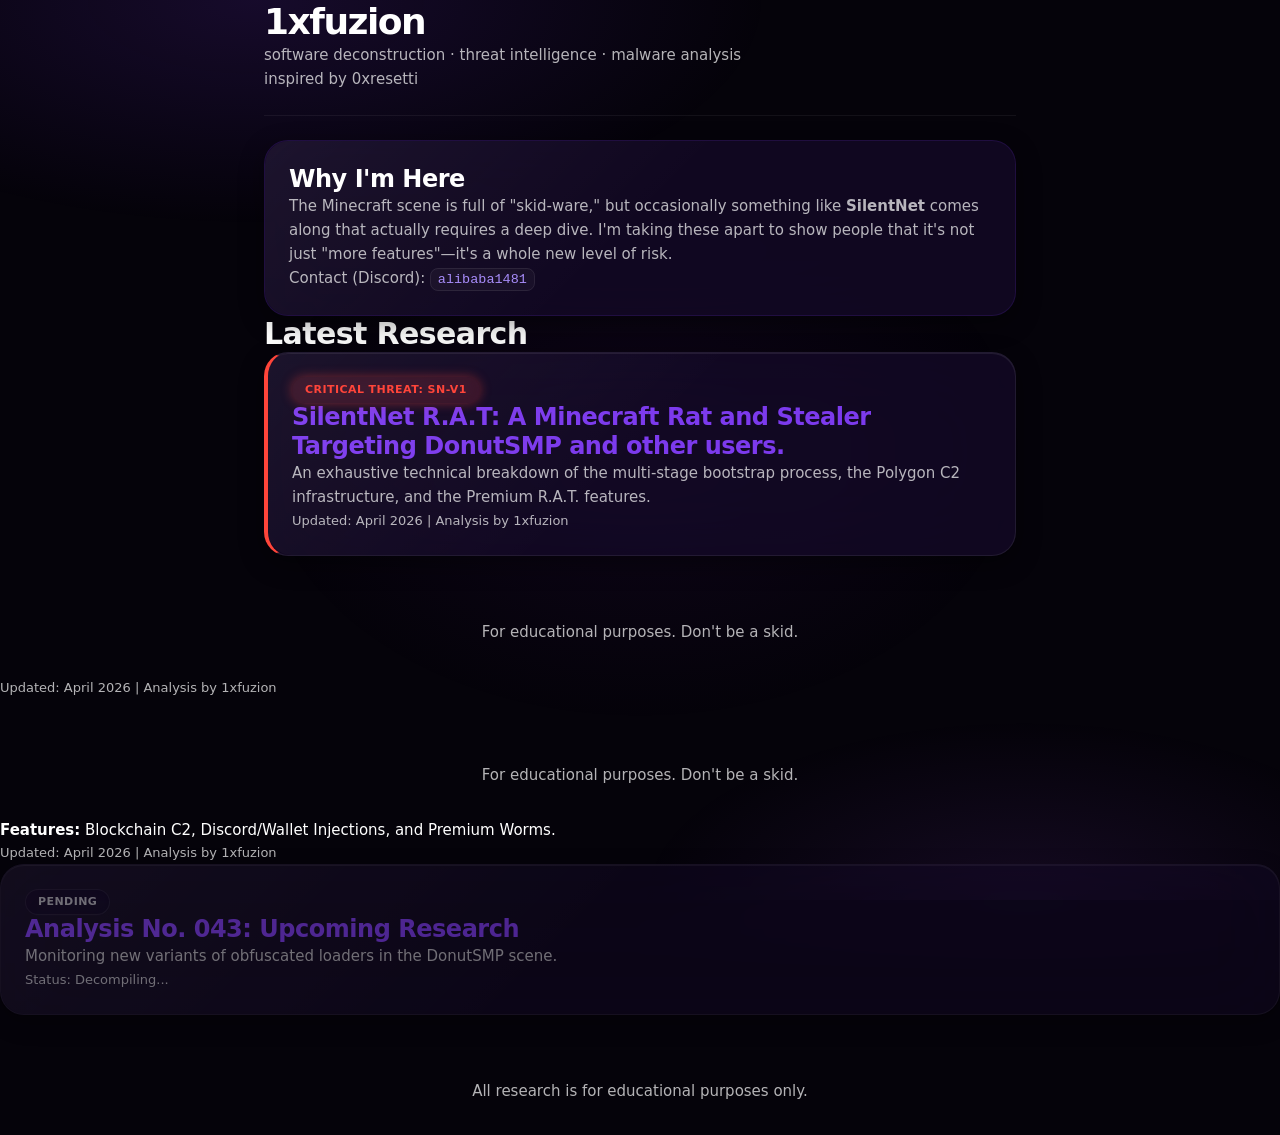
==== commit 4f2fa82e: "Add footer and update analysis information in index.html" ====
--- a/index.html
+++ b/index.html
@@ -48,6 +48,20 @@
 </div>
 </body>
 </html>
+          </p>
+          <small class="text-muted">Updated: April 2026 | Analysis by 1xfuzion</small>
+        </div>
+      </div>
+
+    </div>
+  </section>
+
+  <footer class="text-center" style="margin-top: 4rem; padding-bottom: 2rem;">
+    <p class="text-tertiary">For educational purposes. Don't be a skid.</p>
+  </footer>
+</div>
+</body>
+</html>
             <strong>Features:</strong> Blockchain C2, Discord/Wallet Injections, and Premium Worms.
           </p>
           <small class="text-muted">Updated: April 2026 | Analysis by 1xfuzion</small>
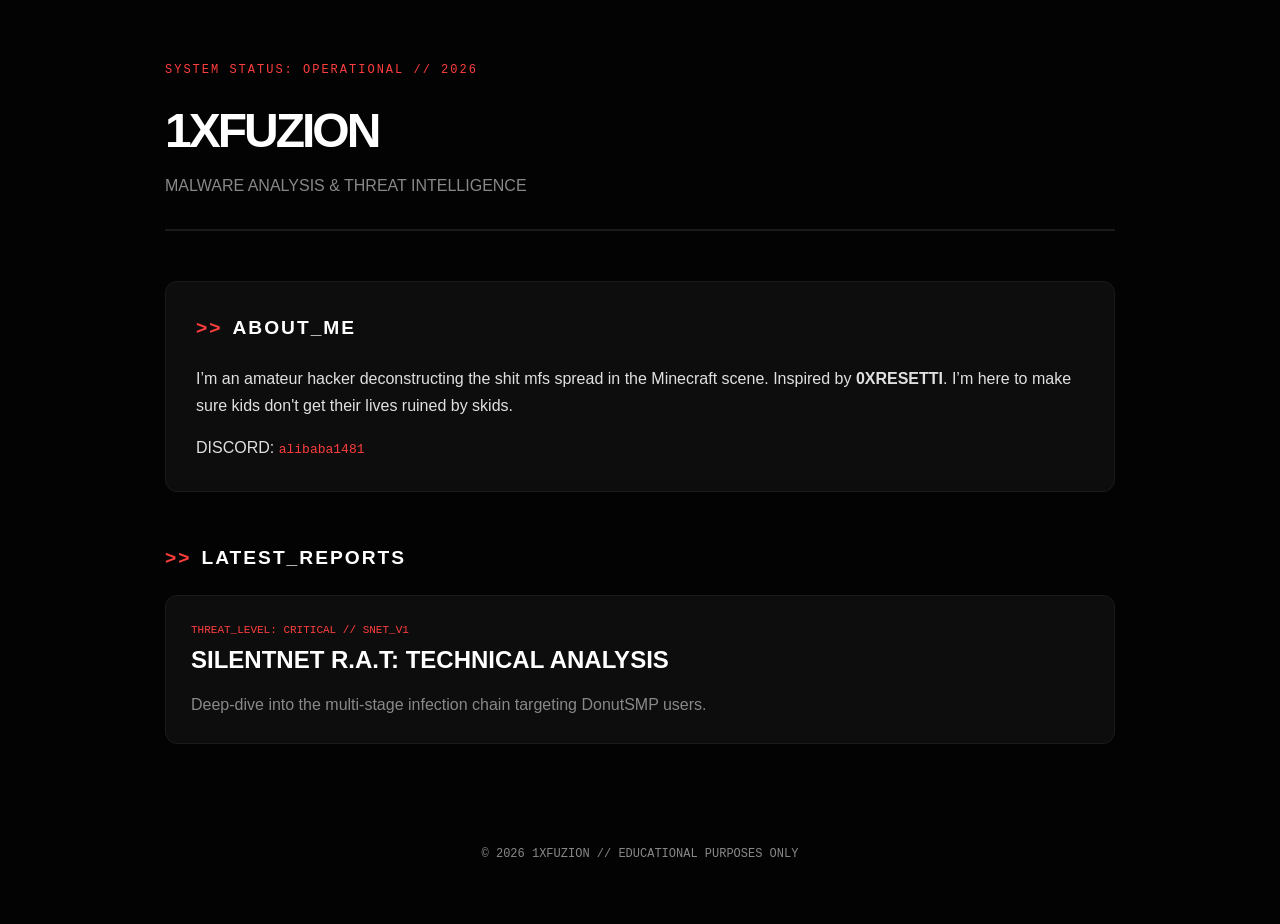
==== commit 5f94501b: "Refactor index.html with new structure and styles" ====
--- a/index.html
+++ b/index.html
@@ -3,86 +3,90 @@
 <head>
   <meta charset="UTF-8">
   <meta name="viewport" content="width=device-width, initial-scale=1.0">
-  <title>1xfuzion | Research & Reverse Engineering</title>
-  <link rel="stylesheet" href="base.css">
+  <title>1XFUZION // RESEARCH LAB</title>
+  <style>
+    :root {
+      --bg-color: #030303;
+      --surface-color: #0d0d0d;
+      --border-color: #1a1a1a;
+      --accent-primary: #ff3e3e;
+      --text-main: #e0e0e0;
+      --text-dim: #888;
+      --font-mono: 'JetBrains Mono', 'Fira Code', monospace;
+    }
+
+    * { margin: 0; padding: 0; box-sizing: border-box; }
+    body {
+      background-color: var(--bg-color);
+      color: var(--text-main);
+      font-family: 'Inter', -apple-system, sans-serif;
+      line-height: 1.7;
+    }
+
+    .container { max-width: 1000px; margin: 0 auto; padding: 60px 25px; }
+
+    header {
+      border-bottom: 2px solid var(--border-color);
+      padding-bottom: 30px;
+      margin-bottom: 50px;
+    }
+
+    h1 { font-size: 3rem; letter-spacing: -3px; color: #fff; text-transform: uppercase; }
+    .status-bar { font-family: var(--font-mono); color: var(--accent-primary); font-size: 12px; letter-spacing: 2px; margin-bottom: 10px; }
+
+    .bio-card {
+      background: var(--surface-color);
+      border: 1px solid var(--border-color);
+      padding: 30px;
+      border-radius: 12px;
+      margin-bottom: 50px;
+    }
+
+    h2 { font-size: 1.2rem; text-transform: uppercase; letter-spacing: 2px; color: #fff; margin-bottom: 20px; display: flex; align-items: center; gap: 10px; }
+    h2::before { content: '>>'; color: var(--accent-primary); }
+
+    .post-card {
+      background: var(--surface-color);
+      border: 1px solid var(--border-color);
+      padding: 25px;
+      border-radius: 12px;
+      transition: 0.2s ease;
+      text-decoration: none;
+      display: block;
+      margin-bottom: 20px;
+    }
+
+    .post-card:hover { border-color: var(--accent-primary); transform: translateY(-2px); }
+    .post-title { color: #fff; font-size: 1.5rem; font-weight: bold; margin-bottom: 10px; display: block; }
+    .post-meta { font-family: var(--font-mono); font-size: 11px; color: var(--accent-primary); text-transform: uppercase; }
+
+    footer { text-align: center; margin-top: 100px; color: var(--text-dim); font-family: var(--font-mono); font-size: 12px; }
+  </style>
 </head>
 <body>
-<div class="container container--narrow stack--lg">
-  <header class="stack--sm">
-    <h1 style="letter-spacing: -1.5px;">1xfuzion</h1>
-    <p class="text-muted">software deconstruction · threat intelligence · malware analysis</p>
-    <p class="text-muted">inspired by 0xresetti</p>
-  </header>
-  
-  <hr>
-  
-  <section class="card card--highlight stack--sm">
-    <h3>Why I'm Here</h3>
-    <p>
-      The Minecraft scene is full of "skid-ware," but occasionally something like <strong>SilentNet</strong> comes along that actually requires a deep dive. I'm taking these apart to show people that it's not just "more features"—it's a whole new level of risk.
-    </p>
-    <p class="text-sm">Contact (Discord): <code style="color: var(--accent-light)">alibaba1481</code></p>
-  </section>
+  <div class="container">
+    <header>
+      <div class="status-bar">SYSTEM STATUS: OPERATIONAL // 2026</div>
+      <h1>1XFUZION</h1>
+      <p style="color: var(--text-dim);">MALWARE ANALYSIS & THREAT INTELLIGENCE</p>
+    </header>
 
-  <section class="stack--md">
-    <h2 class="text-lg">Latest Research</h2>
-    <div class="stack">
-      
-      <div class="card card--interactive" style="border-left: 4px solid var(--danger);">
-        <div class="stack--sm">
-          <div class="pill-label pill-label--danger">CRITICAL THREAT: SN-V1</div>
-          <h3><a href="posts/silent-net.html">SilentNet R.A.T: A Minecraft Rat and Stealer Targeting DonutSMP and other users.</a></h3>
-          <p>
-            An exhaustive technical breakdown of the multi-stage bootstrap process, the Polygon C2 infrastructure, and the Premium R.A.T. features.
-          </p>
-          <small class="text-muted">Updated: April 2026 | Analysis by 1xfuzion</small>
-        </div>
-      </div>
+    <section class="bio-card">
+      <h2>ABOUT_ME</h2>
+      <p>I’m an amateur hacker deconstructing the shit mfs spread in the Minecraft scene. Inspired by <strong>0XRESETTI</strong>. I’m here to make sure kids don't get their lives ruined by skids.</p>
+      <p style="margin-top:15px;">DISCORD: <code style="color: var(--accent-primary);">alibaba1481</code></p>
+    </section>
 
-    </div>
-  </section>
+    <h2>LATEST_REPORTS</h2>
+    <a href="posts/silent-net.html" class="post-card">
+      <div class="post-meta">THREAT_LEVEL: CRITICAL // SNET_V1</div>
+      <span class="post-title">SILENTNET R.A.T: TECHNICAL ANALYSIS</span>
+      <p style="color: var(--text-dim);">Deep-dive into the multi-stage infection chain targeting DonutSMP users.</p>
+    </a>
 
-  <footer class="text-center" style="margin-top: 4rem; padding-bottom: 2rem;">
-    <p class="text-tertiary">For educational purposes. Don't be a skid.</p>
-  </footer>
-</div>
+    <footer>
+      <p>&copy; 2026 1XFUZION // EDUCATIONAL PURPOSES ONLY</p>
+    </footer>
+  </div>
 </body>
 </html>
-          </p>
-          <small class="text-muted">Updated: April 2026 | Analysis by 1xfuzion</small>
-        </div>
-      </div>
-
-    </div>
-  </section>
-
-  <footer class="text-center" style="margin-top: 4rem; padding-bottom: 2rem;">
-    <p class="text-tertiary">For educational purposes. Don't be a skid.</p>
-  </footer>
-</div>
-</body>
-</html>
-            <strong>Features:</strong> Blockchain C2, Discord/Wallet Injections, and Premium Worms.
-          </p>
-          <small class="text-muted">Updated: April 2026 | Analysis by 1xfuzion</small>
-        </div>
-      </div>
-
-      <div class="card card--interactive" style="opacity: 0.6;">
-        <div class="stack--sm">
-          <div class="pill-label">PENDING</div>
-          <h3><a href="#">Analysis No. 043: Upcoming Research</a></h3>
-          <p>Monitoring new variants of obfuscated loaders in the DonutSMP scene.</p>
-          <small class="text-muted">Status: Decompiling...</small>
-        </div>
-      </div>
-
-    </div>
-  </section>
-
-  <footer class="text-center" style="margin-top: 4rem; padding-bottom: 2rem;">
-    <p class="text-tertiary">All research is for educational purposes only.</p>
-  </footer>
-</div>
-</body>
-</html>
